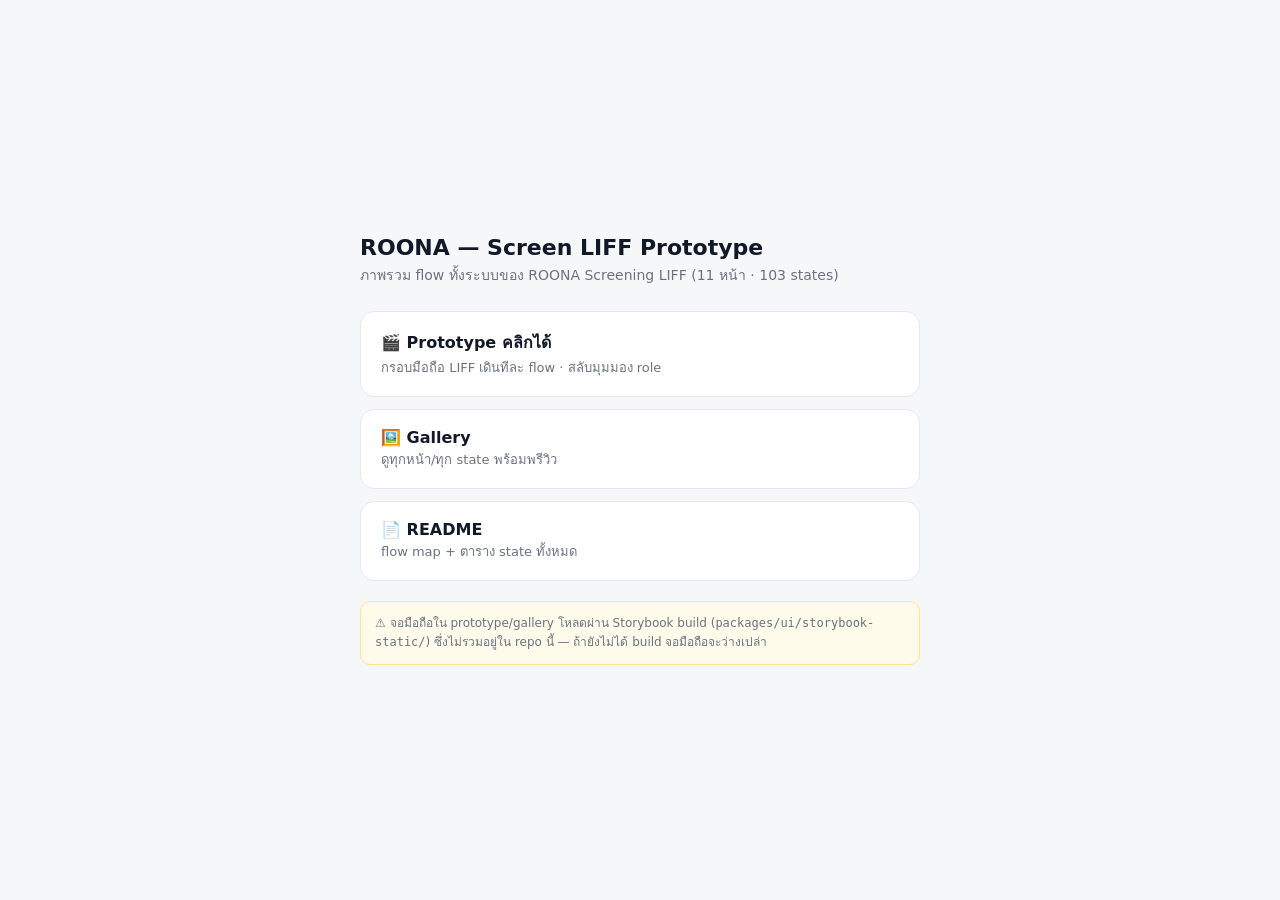
==== index.html @ 42e5c020 "Add root index.html landing page to fix 404 on deploy root" ====
<!doctype html>
<html lang="th"><head>
<meta charset="utf-8">
<meta name="viewport" content="width=device-width, initial-scale=1">
<title>ROONA — Screen LIFF Prototype</title>
<style>
  :root { --fg:#111827; --muted:#6b7280; --line:#e5e7eb; --accent:#10b981; --bg:#f6f7f8; }
  * { box-sizing:border-box; }
  body { margin:0; min-height:100vh; display:flex; align-items:center; justify-content:center;
    font-family:"IBM Plex Sans Thai","IBM Plex Sans",-apple-system,system-ui,sans-serif;
    color:var(--fg); background:var(--bg); padding:24px; }
  .wrap { width:100%; max-width:560px; }
  h1 { font-size:22px; margin:0 0 4px; }
  p.sub { color:var(--muted); font-size:14px; margin:0 0 24px; line-height:1.6; }
  .cards { display:grid; gap:12px; }
  a.card { display:block; text-decoration:none; color:inherit; background:#fff;
    border:1px solid var(--line); border-radius:14px; padding:18px 20px; transition:border-color .15s; }
  a.card:hover { border-color:var(--accent); }
  a.card .t { font-size:16px; font-weight:600; margin-bottom:2px; }
  a.card .d { font-size:13px; color:var(--muted); }
  .note { margin-top:20px; font-size:12px; color:var(--muted); background:#fffbeb;
    border:1px solid #fde68a; border-radius:10px; padding:12px 14px; line-height:1.6; }
</style></head>
<body>
  <div class="wrap">
    <h1>ROONA — Screen LIFF Prototype</h1>
    <p class="sub">ภาพรวม flow ทั้งระบบของ ROONA Screening LIFF (11 หน้า · 103 states)</p>
    <div class="cards">
      <a class="card" href="./ui-overview/prototype.html">
        <div class="t">🎬 Prototype คลิกได้</div>
        <div class="d">กรอบมือถือ LIFF เดินทีละ flow · สลับมุมมอง role</div>
      </a>
      <a class="card" href="./ui-overview/gallery.html">
        <div class="t">🖼️ Gallery</div>
        <div class="d">ดูทุกหน้า/ทุก state พร้อมพรีวิว</div>
      </a>
      <a class="card" href="./ui-overview/README.md">
        <div class="t">📄 README</div>
        <div class="d">flow map + ตาราง state ทั้งหมด</div>
      </a>
    </div>
    <div class="note">
      ⚠️ จอมือถือใน prototype/gallery โหลดผ่าน Storybook build
      (<code>packages/ui/storybook-static/</code>) ซึ่งไม่รวมอยู่ใน repo นี้ —
      ถ้ายังไม่ได้ build จอมือถือจะว่างเปล่า
    </div>
  </div>
</body></html>
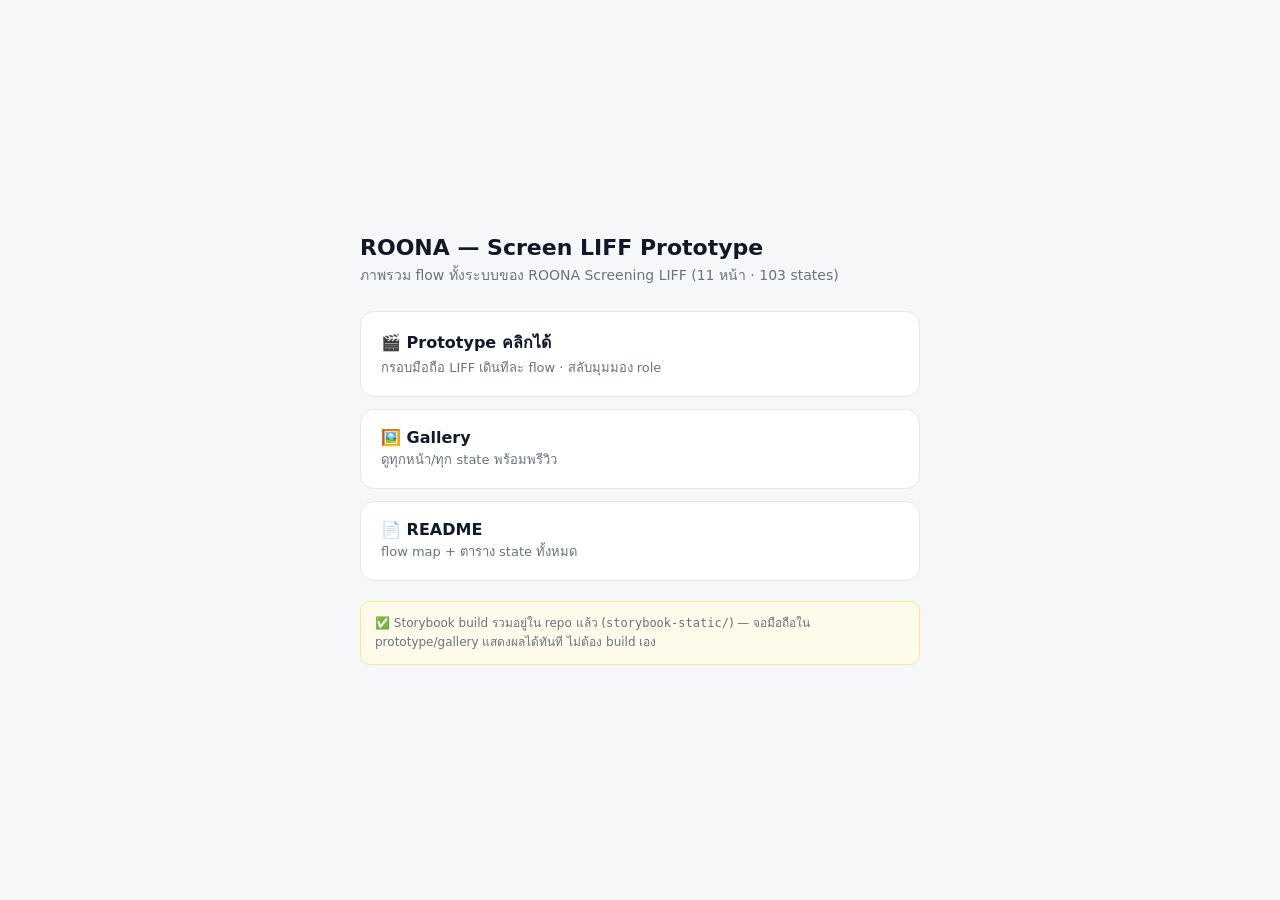
==== commit 97e24458: "Bundle Storybook build into repo so prototype renders on Vercel - Copy storybook-static/ (149 files)" ====
--- a/index.html
+++ b/index.html
@@ -40,9 +40,8 @@
       </a>
     </div>
     <div class="note">
-      ⚠️ จอมือถือใน prototype/gallery โหลดผ่าน Storybook build
-      (<code>packages/ui/storybook-static/</code>) ซึ่งไม่รวมอยู่ใน repo นี้ —
-      ถ้ายังไม่ได้ build จอมือถือจะว่างเปล่า
+      ✅ Storybook build รวมอยู่ใน repo แล้ว (<code>storybook-static/</code>) —
+      จอมือถือใน prototype/gallery แสดงผลได้ทันที ไม่ต้อง build เอง
     </div>
   </div>
 </body></html>
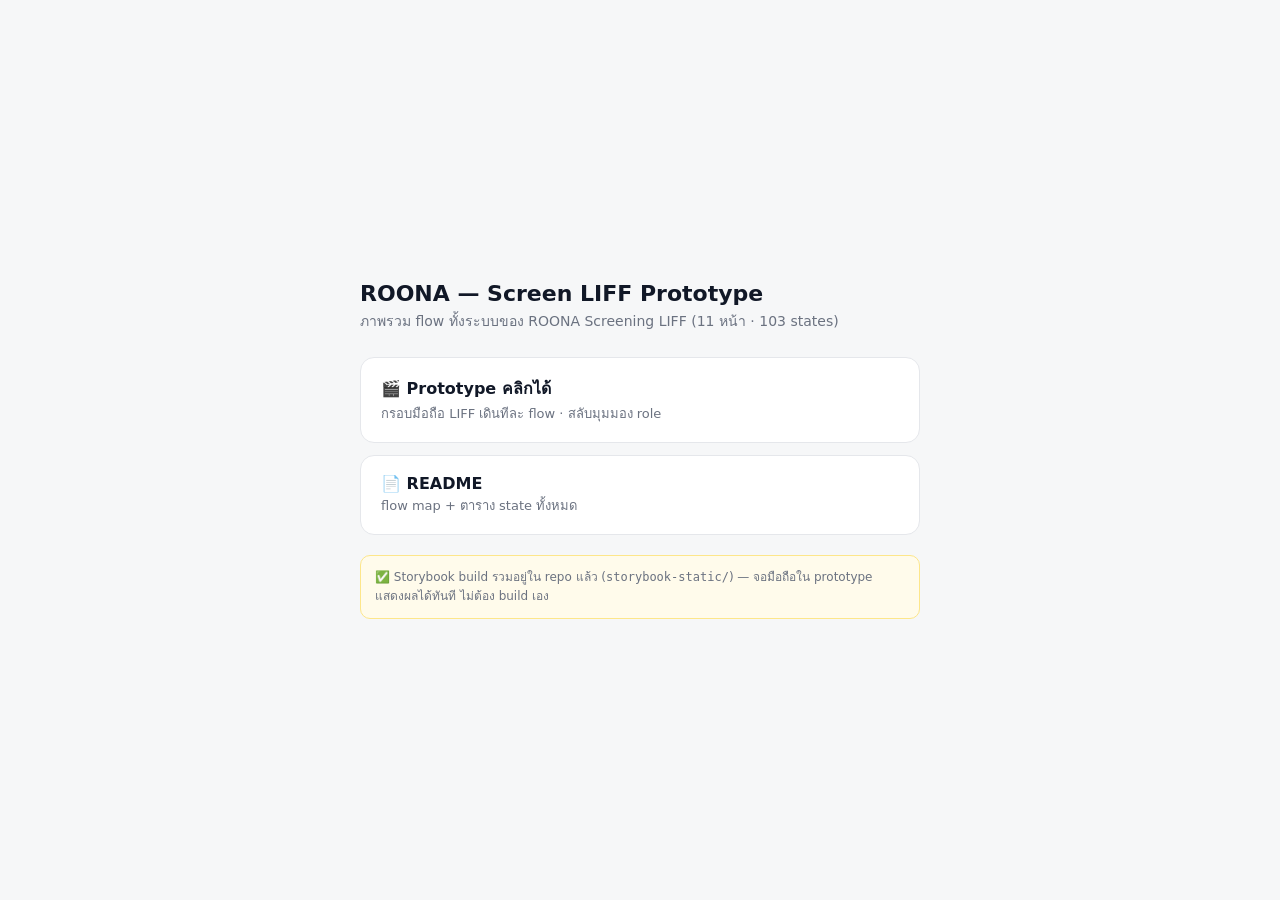
==== commit 67a2fe15: "Remove Gallery from deploy: delete gallery.html and its links" ====
--- a/index.html
+++ b/index.html
@@ -30,10 +30,6 @@
         <div class="t">🎬 Prototype คลิกได้</div>
         <div class="d">กรอบมือถือ LIFF เดินทีละ flow · สลับมุมมอง role</div>
       </a>
-      <a class="card" href="./ui-overview/gallery.html">
-        <div class="t">🖼️ Gallery</div>
-        <div class="d">ดูทุกหน้า/ทุก state พร้อมพรีวิว</div>
-      </a>
       <a class="card" href="./ui-overview/README.md">
         <div class="t">📄 README</div>
         <div class="d">flow map + ตาราง state ทั้งหมด</div>
@@ -41,7 +37,7 @@
     </div>
     <div class="note">
       ✅ Storybook build รวมอยู่ใน repo แล้ว (<code>storybook-static/</code>) —
-      จอมือถือใน prototype/gallery แสดงผลได้ทันที ไม่ต้อง build เอง
+      จอมือถือใน prototype แสดงผลได้ทันที ไม่ต้อง build เอง
     </div>
   </div>
 </body></html>
